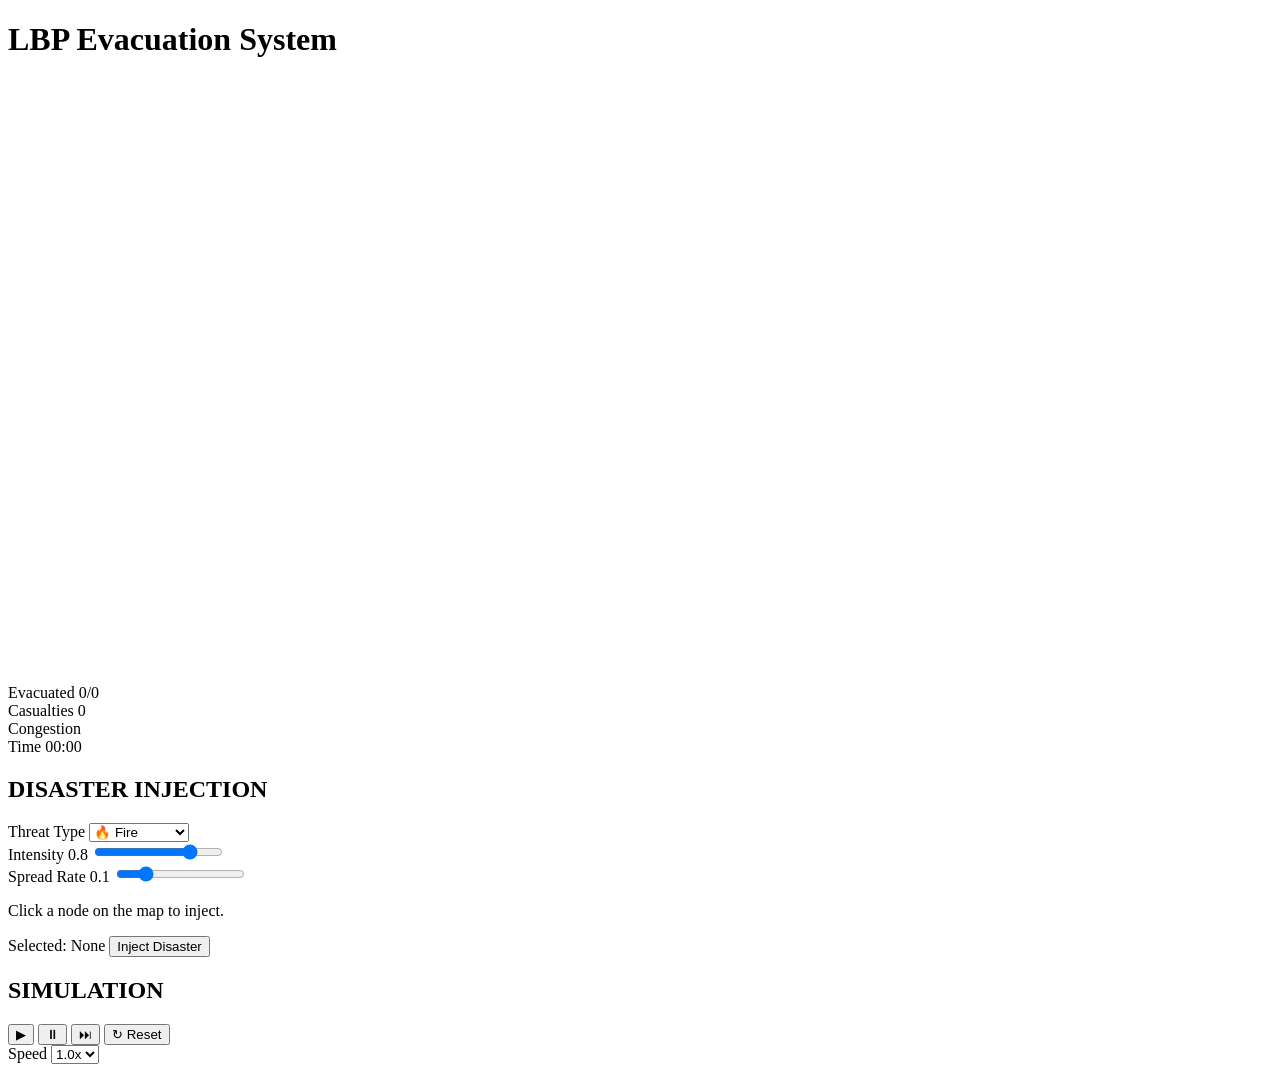
==== sim/services/gui/static/index.html @ 6781689a "feat: Complete LBP Decentralized Agentic Evacuation System Full implementation of the multi-story bu" ====
<!DOCTYPE html>
<html lang="en">
<head>
    <meta charset="UTF-8">
    <meta name="viewport" content="width=device-width, initial-scale=1.0">
    <title>LBP Evacuation System</title>
    <link rel="preconnect" href="https://fonts.googleapis.com">
    <link rel="preconnect" href="https://fonts.gstatic.com" crossorigin>
    <link href="https://fonts.googleapis.com/css2?family=Inter:wght@300;400;500;600&family=JetBrains+Mono:wght@400;700&display=swap" rel="stylesheet">
    <link rel="stylesheet" href="/static/style.css">
</head>
<body>
    <header class="header">
        <div class="logo">
            <h1>LBP Evacuation System</h1>
            <div class="status-indicator" id="connection-status"></div>
        </div>
        <div class="floor-tabs" id="floor-tabs">
            <!-- Populated dynamically -->
        </div>
    </header>

    <main class="main-container">
        <section class="canvas-section">
            <div class="canvas-container">
                <canvas id="building-canvas" width="800" height="600"></canvas>
            </div>
            
            <div class="metrics-bar">
                <div class="metric">
                    <span class="label">Evacuated</span>
                    <span class="value" id="metric-evacuated">0</span><span class="total">/0</span>
                </div>
                <div class="metric">
                    <span class="label">Casualties</span>
                    <span class="value casualty" id="metric-casualties">0</span>
                </div>
                <div class="metric">
                    <span class="label">Congestion</span>
                    <div class="progress-bar"><div class="progress" id="metric-congestion"></div></div>
                </div>
                <div class="metric">
                    <span class="label">Time</span>
                    <span class="value" id="metric-time">00:00</span>
                </div>
                <div class="active-threats" id="active-threats">
                    <!-- Threat badges go here -->
                </div>
            </div>
        </section>

        <aside class="sidebar">
            <div class="panel">
                <h2>DISASTER INJECTION</h2>
                <div class="control-group">
                    <label>Threat Type</label>
                    <select id="threat-type">
                        <option value="FIRE">🔥 Fire</option>
                        <option value="COLLAPSE">🏗️ Collapse</option>
                        <option value="GAS">💨 Gas Leak</option>
                        <option value="WATER">💧 Flood</option>
                        <option value="ANIMAL">🦁 Animal</option>
                        <option value="WEAPON">⚔️ Weapon</option>
                    </select>
                </div>
                <div class="control-group">
                    <label>Intensity <span id="intensity-val">0.8</span></label>
                    <input type="range" id="threat-intensity" min="0.1" max="1.0" step="0.1" value="0.8">
                </div>
                <div class="control-group">
                    <label>Spread Rate <span id="spread-val">0.1</span></label>
                    <input type="range" id="threat-spread" min="0.0" max="0.5" step="0.05" value="0.1">
                </div>
                <p class="helper-text">Click a node on the map to inject.</p>
                <div id="selected-node-info" class="hidden">
                    Selected: <span id="selected-node-id">None</span>
                    <button id="btn-inject" class="btn-primary">Inject Disaster</button>
                </div>
            </div>

            <div class="panel">
                <h2>SIMULATION</h2>
                <div class="playback-controls">
                    <button id="btn-play" class="icon-btn" title="Play">▶</button>
                    <button id="btn-pause" class="icon-btn" title="Pause">⏸</button>
                    <button id="btn-step" class="icon-btn" title="Step">⏭</button>
                    <button id="btn-reset" class="icon-btn" title="Reset">↻ Reset</button>
                </div>
                <div class="control-group mt-3">
                    <label>Speed</label>
                    <select id="sim-speed">
                        <option value="0.5">0.5x</option>
                        <option value="1.0" selected>1.0x</option>
                        <option value="2.0">2.0x</option>
                        <option value="5.0">5.0x</option>
                    </select>
                </div>
            </div>
        </aside>
    </main>

    <script src="/static/js/websocket.js"></script>
    <script src="/static/js/metrics.js"></script>
    <script src="/static/js/canvas_renderer.js"></script>
    <script src="/static/js/floor_manager.js"></script>
    <script src="/static/js/controls.js"></script>
    <script>
        document.addEventListener('DOMContentLoaded', async () => {
            // Load initial building graph
            const res = await fetch('/api/building');
            const buildingData = await res.json();
            
            if (buildingData.status === 'error') {
                console.error("Failed to load building data:", buildingData.message);
                // Start with empty data for now
            }

            const renderer = new BuildingRenderer('building-canvas');
            renderer.init(buildingData);

            const floorManager = new FloorManager(renderer);
            floorManager.init();

            const metricsPanel = new MetricsPanel();
            
            const wsUrl = `ws://${window.location.host}/ws/state`;
            const wsManager = new WebSocketManager(wsUrl);
            
            wsManager.onStateUpdate = (state) => {
                renderer.updateState(state);
                floorManager.updateFloorIndicators(state);
                metricsPanel.update(state);
            };
            wsManager.connect();

            const controlPanel = new ControlPanel(wsManager);
            controlPanel.init();

            renderer.onNodeSelected = (nodeId, floor) => {
                controlPanel.onNodeSelected(nodeId, floor);
            };
            
            renderer.startAnimation();
        });
    </script>
</body>
</html>
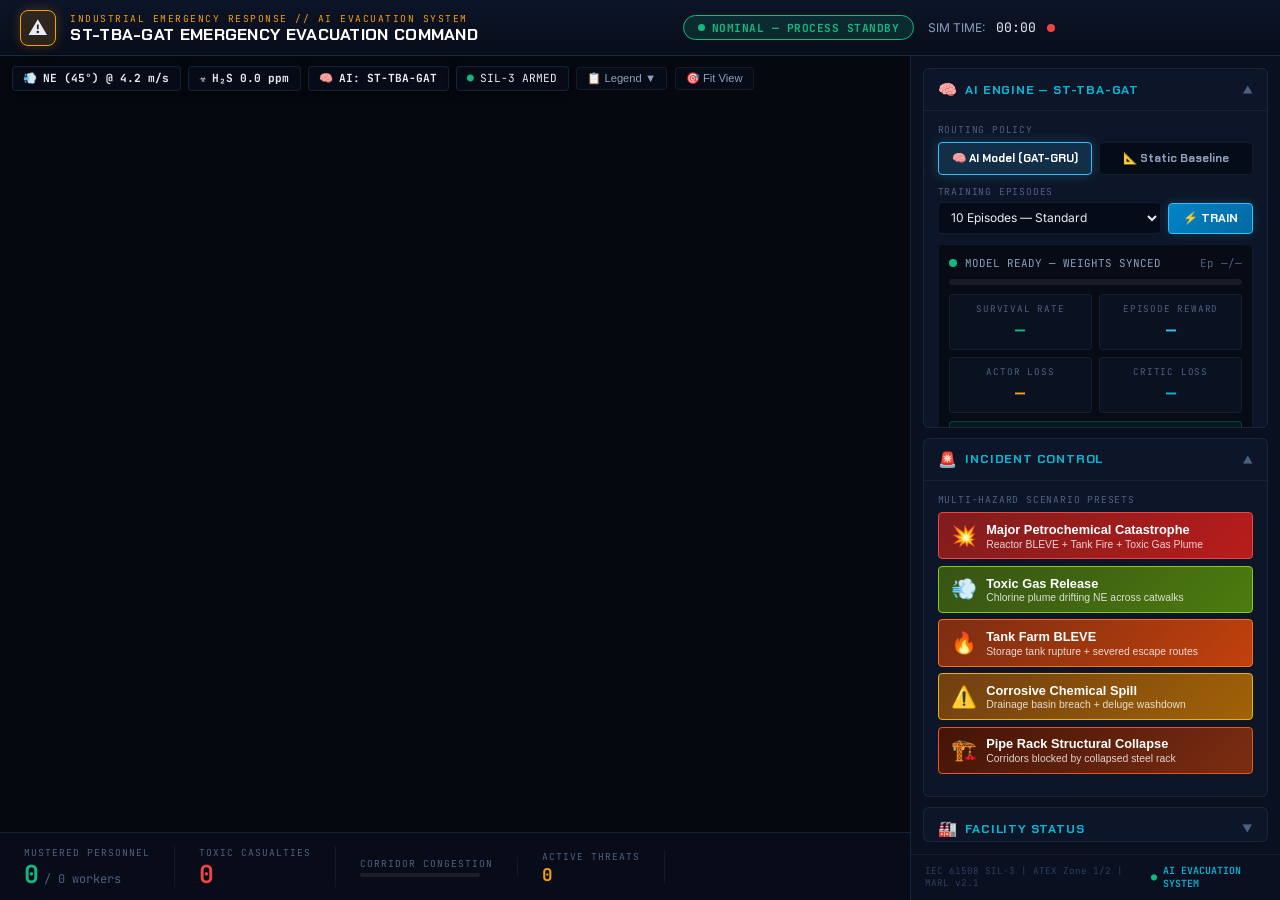
==== commit 84c580f1: "feat: complete ST-TBA-GAT decentralized evacuation system - Add comprehensive README with architectu" ====
--- a/sim/services/gui/static/index.html
+++ b/sim/services/gui/static/index.html
@@ -3,143 +3,929 @@
 <head>
     <meta charset="UTF-8">
     <meta name="viewport" content="width=device-width, initial-scale=1.0">
-    <title>LBP Evacuation System</title>
+    <title>AI Evacuation Command — Industrial Emergency Response</title>
     <link rel="preconnect" href="https://fonts.googleapis.com">
     <link rel="preconnect" href="https://fonts.gstatic.com" crossorigin>
-    <link href="https://fonts.googleapis.com/css2?family=Inter:wght@300;400;500;600&family=JetBrains+Mono:wght@400;700&display=swap" rel="stylesheet">
-    <link rel="stylesheet" href="/static/style.css">
+    <link href="https://fonts.googleapis.com/css2?family=Chakra+Petch:wght@500;600;700&family=Inter:wght@300;400;500;600;700&family=JetBrains+Mono:wght@400;600;700&display=swap" rel="stylesheet">
+    <style>
+        :root {
+            --bg-base: #05080f;
+            --bg-deep: #080d19;
+            --bg-panel: #0a1020;
+            --bg-card: #0d1628;
+            --bg-card-hover: #111e38;
+            --bg-input: #060b18;
+            --text-primary: #e8edf5;
+            --text-secondary: #8ca0be;
+            --text-muted: #4e6080;
+            --text-dim: #2c3f5c;
+            --blue: #38bdf8;
+            --blue-dim: rgba(56,189,248,0.15);
+            --cyan: #06b6d4;
+            --cyan-dim: rgba(6,182,212,0.12);
+            --amber: #f59e0b;
+            --amber-dim: rgba(245,158,11,0.15);
+            --lime: #84cc16;
+            --safe: #10b981;
+            --safe-dim: rgba(16,185,129,0.15);
+            --caution: #f59e0b;
+            --danger: #ef4444;
+            --danger-dim: rgba(239,68,68,0.18);
+            --border: rgba(56,189,248,0.14);
+            --border-card: rgba(148,163,184,0.10);
+            --border-subtle: rgba(255,255,255,0.05);
+            --radius: 6px;
+            --radius-sm: 4px;
+        }
+        * { box-sizing: border-box; margin: 0; padding: 0; }
+        body {
+            background: var(--bg-base);
+            color: var(--text-primary);
+            font-family: 'Inter', -apple-system, sans-serif;
+            display: flex;
+            flex-direction: column;
+            height: 100vh;
+            width: 100vw;
+            overflow: hidden;
+        }
+        .mono { font-family: 'JetBrains Mono', monospace; }
+        .chakra { font-family: 'Chakra Petch', sans-serif; }
+
+        /* HEADER */
+        .app-header {
+            height: 56px;
+            background: linear-gradient(180deg, #0c1428 0%, #080d19 100%);
+            border-bottom: 1px solid var(--border);
+            display: flex;
+            align-items: center;
+            justify-content: space-between;
+            padding: 0 1.25rem;
+            flex-shrink: 0;
+            z-index: 30;
+        }
+        .header-brand { display: flex; align-items: center; gap: 0.9rem; }
+        .brand-icon {
+            width: 36px; height: 36px;
+            background: var(--amber-dim);
+            border: 1.5px solid var(--amber);
+            border-radius: 8px;
+            display: flex; align-items: center; justify-content: center;
+            font-size: 1.2rem;
+            box-shadow: 0 0 12px rgba(245,158,11,0.25);
+            flex-shrink: 0;
+        }
+        .brand-text { display: flex; flex-direction: column; gap: 1px; }
+        .brand-eyebrow { font-family: 'JetBrains Mono', monospace; font-size: 0.6rem; color: var(--amber); letter-spacing: 1.5px; text-transform: uppercase; }
+        .brand-title { font-family: 'Chakra Petch', sans-serif; font-size: 1.05rem; font-weight: 700; color: #fff; letter-spacing: 0.3px; line-height: 1; }
+        .header-center { display: flex; align-items: center; gap: 0.85rem; }
+        .status-pill {
+            display: flex; align-items: center; gap: 0.45rem;
+            padding: 0.3rem 0.85rem; border-radius: 20px;
+            font-family: 'JetBrains Mono', monospace; font-size: 0.7rem; font-weight: 700; letter-spacing: 0.5px;
+            border: 1px solid var(--safe); background: var(--safe-dim); color: var(--safe);
+            transition: all 0.3s;
+        }
+        .status-pill.alert {
+            border-color: var(--danger); background: var(--danger-dim); color: #ff7070;
+            box-shadow: 0 0 18px rgba(239,68,68,0.4);
+            animation: alertPulse 1.2s infinite alternate;
+        }
+        @keyframes alertPulse {
+            0% { box-shadow: 0 0 10px rgba(239,68,68,0.3); }
+            100% { box-shadow: 0 0 22px rgba(239,68,68,0.65); }
+        }
+        .status-dot { width: 7px; height: 7px; border-radius: 50%; background: currentColor; }
+        .header-meta { display: flex; align-items: center; gap: 0.7rem; font-size: 0.75rem; color: var(--text-secondary); }
+        .sim-clock { font-family: 'JetBrains Mono', monospace; font-size: 0.82rem; color: var(--text-primary); }
+        .conn-dot { width: 8px; height: 8px; border-radius: 50%; background: var(--danger); }
+        .conn-dot.on { background: var(--safe); box-shadow: 0 0 8px var(--safe); }
+        .floor-tabs { display: flex; gap: 0.4rem; }
+        .floor-btn {
+            background: var(--bg-panel); border: 1px solid var(--border-card); color: var(--text-secondary);
+            padding: 0.3rem 0.8rem; border-radius: var(--radius-sm); cursor: pointer;
+            font-family: 'Chakra Petch', sans-serif; font-size: 0.72rem; font-weight: 600;
+            transition: all 0.2s; display: flex; align-items: center; gap: 0.35rem;
+        }
+        .floor-btn:hover { color: #fff; border-color: var(--blue); background: var(--blue-dim); }
+        .floor-btn.active { background: var(--blue-dim); border-color: var(--blue); color: #7dd3fc; }
+
+        /* MAIN LAYOUT */
+        .app-body { display: flex; flex: 1; overflow: hidden; }
+
+        /* CANVAS */
+        .canvas-area { flex: 1; display: flex; flex-direction: column; position: relative; overflow: hidden; background: var(--bg-base); }
+        .canvas-hud {
+            position: absolute; top: 10px; left: 12px; z-index: 15;
+            display: flex; gap: 0.45rem; align-items: center; flex-wrap: wrap;
+        }
+        .hud-chip {
+            background: rgba(8,13,25,0.92); border: 1px solid var(--border);
+            backdrop-filter: blur(10px); padding: 0.28rem 0.65rem; border-radius: var(--radius-sm);
+            font-family: 'JetBrains Mono', monospace; font-size: 0.7rem; color: var(--text-primary);
+            display: flex; align-items: center; gap: 0.38rem;
+            box-shadow: 0 2px 10px rgba(0,0,0,0.5);
+        }
+        .hud-btn {
+            background: rgba(8,13,25,0.85); border: 1px solid var(--border-card); color: var(--text-secondary);
+            padding: 0.28rem 0.65rem; border-radius: var(--radius-sm); font-size: 0.7rem; cursor: pointer;
+            transition: all 0.2s; backdrop-filter: blur(8px);
+        }
+        .hud-btn:hover { color: #fff; border-color: var(--blue); }
+        .legend-drawer {
+            position: absolute; top: 46px; left: 12px; z-index: 14;
+            background: rgba(8,13,25,0.96); border: 1px solid var(--border);
+            backdrop-filter: blur(14px); border-radius: var(--radius); padding: 0.65rem 0.9rem;
+            display: flex; flex-direction: column; gap: 0.4rem; font-size: 0.7rem;
+            box-shadow: 0 8px 24px rgba(0,0,0,0.6); max-width: 620px;
+        }
+        .legend-drawer.hidden { display: none !important; }
+        .legend-row { display: flex; flex-wrap: wrap; gap: 0.65rem; align-items: center; }
+        .legend-title { color: var(--cyan); font-weight: 700; font-family: 'JetBrains Mono', monospace; font-size: 0.65rem; }
+        .canvas-wrap { flex: 1; position: relative; overflow: hidden; }
+        canvas#building-canvas { display: block; width: 100%; height: 100%; cursor: crosshair; }
+
+        /* METRICS BAR */
+        .metrics-bar {
+            height: 68px; background: rgba(8,13,25,0.97); border-top: 1px solid var(--border);
+            display: flex; align-items: center; padding: 0 1.5rem; gap: 0; flex-shrink: 0;
+        }
+        .metric-block {
+            display: flex; flex-direction: column; gap: 3px;
+            padding: 0 1.5rem; border-right: 1px solid var(--border-subtle);
+        }
+        .metric-block:first-child { padding-left: 0; }
+        .metric-block:last-child { border-right: none; margin-left: auto; }
+        .metric-lbl { font-family: 'JetBrains Mono', monospace; font-size: 0.6rem; color: var(--text-muted); letter-spacing: 1px; text-transform: uppercase; }
+        .metric-val-row { display: flex; align-items: baseline; gap: 0.3rem; }
+        .metric-big { font-family: 'JetBrains Mono', monospace; font-size: 1.55rem; font-weight: 700; line-height: 1; }
+        .metric-sub { font-size: 0.75rem; color: var(--text-muted); font-family: 'JetBrains Mono', monospace; }
+        .clr-safe { color: var(--safe); }
+        .clr-danger { color: var(--danger); }
+        .clr-amber { color: var(--amber); }
+        .clr-blue { color: var(--blue); }
+        .mini-bar-track { width: 120px; height: 4px; background: rgba(255,255,255,0.08); border-radius: 2px; overflow: hidden; }
+        .mini-bar-fill { height: 100%; width: 0%; background: var(--safe); transition: width 0.4s ease, background 0.4s; }
+        .threat-badges { display: flex; gap: 0.4rem; flex-wrap: wrap; align-items: center; }
+        .t-badge { padding: 0.15rem 0.55rem; border-radius: 12px; font-size: 0.67rem; font-family: 'JetBrains Mono', monospace; font-weight: 700; border: 1px solid; }
+
+        /* SIDEBAR */
+        .sidebar {
+            width: 370px; height: 100%; background: var(--bg-panel);
+            border-left: 1px solid var(--border); display: flex;
+            flex-direction: column; overflow: hidden; flex-shrink: 0;
+        }
+        .sidebar-scroll {
+            flex: 1; overflow-y: auto; padding: 0.75rem;
+            display: flex; flex-direction: column; gap: 0.6rem;
+            scrollbar-width: thin; scrollbar-color: var(--border) transparent;
+        }
+
+        /* ACCORDION */
+        .accordion { background: var(--bg-card); border: 1px solid var(--border-card); border-radius: var(--radius); overflow: hidden; }
+        .accordion-header {
+            display: flex; align-items: center; gap: 0.55rem;
+            padding: 0.7rem 0.85rem; cursor: pointer; user-select: none;
+            transition: background 0.2s; border-bottom: 1px solid transparent;
+        }
+        .accordion-header:hover { background: var(--bg-card-hover); }
+        .accordion.open .accordion-header { border-bottom-color: var(--border-subtle); }
+        .accordion-icon { font-size: 0.95rem; }
+        .accordion-title { font-family: 'Chakra Petch', sans-serif; font-size: 0.78rem; font-weight: 700; color: var(--cyan); letter-spacing: 0.8px; text-transform: uppercase; flex: 1; }
+        .accordion-chevron { font-size: 0.65rem; color: var(--text-muted); transition: transform 0.25s; }
+        .accordion.open .accordion-chevron { transform: rotate(180deg); }
+        .accordion-body {
+            padding: 0.75rem 0.85rem;
+            display: none;
+            flex-direction: column;
+            gap: 0.65rem;
+            max-height: 420px;
+            overflow-y: auto;
+            overflow-x: hidden;
+            /* thin styled scrollbar */
+            scrollbar-width: thin;
+            scrollbar-color: rgba(56,189,248,0.25) transparent;
+        }
+        .accordion-body::-webkit-scrollbar { width: 4px; }
+        .accordion-body::-webkit-scrollbar-track { background: transparent; }
+        .accordion-body::-webkit-scrollbar-thumb {
+            background: rgba(56,189,248,0.25);
+            border-radius: 2px;
+        }
+        .accordion-body::-webkit-scrollbar-thumb:hover {
+            background: rgba(56,189,248,0.5);
+        }
+        .accordion.open .accordion-body { display: flex; }
+
+        /* AI ENGINE */
+        .policy-toggle { display: flex; gap: 0.4rem; }
+        .btn-policy {
+            flex: 1; padding: 0.5rem; font-family: 'Chakra Petch', sans-serif; font-size: 0.72rem; font-weight: 700;
+            border-radius: var(--radius-sm); border: 1px solid var(--border-card); background: var(--bg-input);
+            color: var(--text-secondary); cursor: pointer; transition: all 0.2s; text-align: center;
+        }
+        .btn-policy:hover { color: #fff; border-color: var(--blue); }
+        .btn-policy.active { background: var(--blue-dim); border-color: var(--blue); color: #fff; box-shadow: 0 0 12px rgba(56,189,248,0.25); }
+        .train-controls { display: flex; gap: 0.4rem; align-items: flex-end; }
+        .train-ep-select { flex: 1; display: flex; flex-direction: column; gap: 0.2rem; }
+        .ctrl-label { font-family: 'JetBrains Mono', monospace; font-size: 0.6rem; color: var(--text-muted); letter-spacing: 0.8px; text-transform: uppercase; }
+        .s-select { width: 100%; background: var(--bg-input); border: 1px solid var(--border-card); color: var(--text-primary); padding: 0.42rem 0.55rem; border-radius: var(--radius-sm); font-size: 0.75rem; font-family: inherit; }
+        .s-select:focus { outline: none; border-color: var(--cyan); }
+        .btn-train {
+            background: linear-gradient(135deg, #0284c7, #0369a1); border: 1.5px solid var(--blue);
+            color: #fff; font-family: 'Chakra Petch', sans-serif; font-size: 0.75rem; font-weight: 700;
+            padding: 0.42rem 0.9rem; border-radius: var(--radius-sm); cursor: pointer;
+            box-shadow: 0 0 10px rgba(56,189,248,0.2); transition: all 0.2s; white-space: nowrap;
+        }
+        .btn-train:hover { box-shadow: 0 0 18px rgba(56,189,248,0.45); }
+        .btn-stop {
+            background: var(--danger-dim); border: 1.5px solid var(--danger); color: #fca5a5;
+            font-family: 'Chakra Petch', sans-serif; font-size: 0.75rem; font-weight: 700;
+            padding: 0.42rem 0.75rem; border-radius: var(--radius-sm); cursor: pointer; transition: all 0.2s; white-space: nowrap;
+        }
+        .btn-stop:hover { background: rgba(239,68,68,0.35); }
+
+        /* Telemetry */
+        .telemetry-card { background: rgba(5,8,15,0.7); border: 1px solid var(--border-subtle); border-radius: var(--radius-sm); padding: 0.65rem; }
+        .tele-status-row { display: flex; align-items: center; gap: 0.5rem; margin-bottom: 0.55rem; }
+        .tele-dot { width: 8px; height: 8px; border-radius: 50%; background: var(--safe); flex-shrink: 0; }
+        .tele-dot.pulsing { background: var(--amber); animation: dotPulse 0.8s infinite alternate; }
+        @keyframes dotPulse {
+            0% { opacity: 0.5; transform: scale(0.85); }
+            100% { opacity: 1.0; transform: scale(1.15); }
+        }
+        .tele-status-text { font-family: 'JetBrains Mono', monospace; font-size: 0.68rem; color: var(--text-secondary); flex: 1; }
+        .tele-ep-count { font-family: 'JetBrains Mono', monospace; font-size: 0.68rem; color: var(--text-muted); }
+        .progress-track { height: 6px; background: rgba(255,255,255,0.07); border-radius: 3px; overflow: hidden; margin-bottom: 0.6rem; }
+        .progress-fill { height: 100%; width: 0%; background: linear-gradient(90deg, var(--blue), var(--safe)); transition: width 0.4s ease; border-radius: 3px; }
+        .train-metrics { display: grid; grid-template-columns: 1fr 1fr; gap: 0.45rem; }
+        .tm-cell { background: rgba(13,22,40,0.7); border: 1px solid var(--border-subtle); border-radius: var(--radius-sm); padding: 0.5rem 0.6rem; text-align: center; }
+        .tm-label { font-family: 'JetBrains Mono', monospace; font-size: 0.58rem; color: var(--text-muted); letter-spacing: 0.8px; text-transform: uppercase; margin-bottom: 0.25rem; }
+        .tm-value { font-family: 'JetBrains Mono', monospace; font-size: 1.05rem; font-weight: 700; }
+        .best-banner {
+            display: flex; align-items: center; justify-content: space-between;
+            background: rgba(16,185,129,0.08); border: 1px solid rgba(16,185,129,0.25);
+            border-radius: var(--radius-sm); padding: 0.4rem 0.7rem;
+            font-family: 'JetBrains Mono', monospace; font-size: 0.7rem; margin-top: 0.5rem;
+        }
+        .best-label { color: var(--text-muted); }
+        .best-val { color: var(--safe); font-weight: 700; font-size: 0.9rem; }
+        .train-msg { font-size: 0.67rem; color: var(--text-muted); font-style: italic; text-align: center; padding: 0.25rem 0; min-height: 1.2rem; }
+        .btn-benchmark {
+            width: 100%; font-family: 'JetBrains Mono', monospace; font-size: 0.68rem; font-weight: 700;
+            padding: 0.4rem; background: var(--amber-dim); border: 1px dashed var(--amber);
+            color: var(--amber); border-radius: var(--radius-sm); cursor: pointer; transition: all 0.2s;
+        }
+        .btn-benchmark:hover { background: rgba(245,158,11,0.25); box-shadow: 0 0 12px rgba(245,158,11,0.3); }
+        .benchmark-box { background: var(--bg-input); border: 1px solid var(--border); border-radius: var(--radius-sm); padding: 0.55rem; font-size: 0.68rem; }
+        .bench-table { width: 100%; border-collapse: collapse; }
+        .bench-table th { font-family: 'JetBrains Mono', monospace; font-size: 0.6rem; color: var(--text-muted); text-align: left; padding: 0.2rem 0.35rem; border-bottom: 1px solid var(--border-subtle); }
+        .bench-table td { padding: 0.25rem 0.35rem; border-bottom: 1px solid rgba(255,255,255,0.04); }
+        .bench-delta { margin-top: 0.4rem; font-family: 'JetBrains Mono', monospace; font-size: 0.68rem; color: var(--safe); font-weight: 700; text-align: center; }
+
+        /* INCIDENT */
+        .incident-grid { display: grid; gap: 0.4rem; }
+        .btn-incident {
+            padding: 0.55rem 0.75rem; border-radius: var(--radius-sm);
+            border: 1px solid rgba(255,255,255,0.12); cursor: pointer;
+            text-align: left; display: flex; align-items: center; gap: 0.6rem;
+            color: #fff; transition: all 0.2s;
+        }
+        .btn-incident:hover { transform: translateY(-1px); }
+        .btn-incident-text { display: flex; flex-direction: column; gap: 0.1rem; }
+        .btn-incident-title { font-size: 0.8rem; font-weight: 600; }
+        .btn-incident-desc { font-size: 0.65rem; opacity: 0.8; }
+        .inc-cata { background: linear-gradient(135deg,#7f1d1d,#b91c1c); border-color: #ef4444; }
+        .inc-cata:hover { box-shadow: 0 0 16px rgba(239,68,68,0.5); }
+        .inc-gas  { background: linear-gradient(135deg,#365314,#4d7c0f); border-color: #84cc16; }
+        .inc-gas:hover  { box-shadow: 0 0 16px rgba(132,204,22,0.5); }
+        .inc-bleve{ background: linear-gradient(135deg,#7c2d12,#c2410c); border-color: #f97316; }
+        .inc-bleve:hover{ box-shadow: 0 0 16px rgba(249,115,22,0.5); }
+        .inc-acid { background: linear-gradient(135deg,#713f12,#a16207); border-color: #eab308; }
+        .inc-acid:hover { box-shadow: 0 0 16px rgba(234,179,8,0.5); }
+        .inc-col  { background: linear-gradient(135deg,#431407,#7c2d12); border-color: #ea580c; }
+        .inc-col:hover  { box-shadow: 0 0 16px rgba(234,88,12,0.5); }
+
+        /* Wind */
+        .wind-row { display: flex; align-items: center; gap: 0.85rem; background: rgba(0,0,0,0.2); border: 1px solid var(--border-subtle); border-radius: var(--radius-sm); padding: 0.55rem 0.7rem; }
+        .compass { width: 46px; height: 46px; border-radius: 50%; border: 1.5px solid var(--cyan); background: var(--cyan-dim); position: relative; display: flex; align-items: center; justify-content: center; flex-shrink: 0; }
+        .compass-n { position: absolute; top: 2px; font-size: 0.52rem; font-weight: 700; color: var(--cyan); }
+        .compass-arrow { font-size: 1.1rem; color: var(--amber); transform: rotate(45deg); transition: transform 0.35s ease; }
+        .wind-info { display: flex; flex-direction: column; gap: 0.2rem; font-size: 0.72rem; }
+        .wind-info strong { color: var(--text-primary); }
+        .wind-info small { color: var(--text-muted); font-size: 0.62rem; }
+        .wind-dir-grid { display: grid; grid-template-columns: repeat(6, 1fr); gap: 0.25rem; }
+        .btn-wind { background: rgba(255,255,255,0.05); border: 1px solid var(--border-card); color: var(--text-secondary); font-size: 0.65rem; padding: 0.28rem 0.1rem; border-radius: 3px; cursor: pointer; text-align: center; transition: all 0.2s; }
+        .btn-wind:hover, .btn-wind.active { background: var(--cyan-dim); border-color: var(--cyan); color: #fff; }
+
+        /* Sensors */
+        .sensor-grid { display: grid; grid-template-columns: 1fr 1fr; gap: 0.4rem; }
+        .sensor-cell { background: rgba(0,0,0,0.2); border: 1px solid var(--border-subtle); padding: 0.4rem 0.6rem; border-radius: var(--radius-sm); }
+        .sensor-lbl { font-size: 0.6rem; font-family: 'JetBrains Mono', monospace; color: var(--text-muted); }
+        .sensor-val { font-size: 0.9rem; font-weight: 700; font-family: 'JetBrains Mono', monospace; color: var(--text-primary); }
+
+        /* Injector */
+        .form-grp { display: flex; flex-direction: column; gap: 0.22rem; }
+        .form-grp label { font-size: 0.7rem; color: var(--text-secondary); display: flex; justify-content: space-between; }
+        .s-range { -webkit-appearance: none; width: 100%; height: 4px; background: rgba(255,255,255,0.1); border-radius: 2px; }
+        .s-range::-webkit-slider-thumb { -webkit-appearance: none; width: 14px; height: 14px; background: var(--cyan); border-radius: 50%; cursor: pointer; box-shadow: 0 0 8px rgba(6,182,212,0.5); }
+        .inject-row { display: flex; gap: 0.4rem; }
+        .btn-inject { flex: 2; background: var(--danger); color: #fff; border: none; padding: 0.52rem; border-radius: var(--radius-sm); font-family: 'Chakra Petch', sans-serif; font-size: 0.8rem; font-weight: 700; cursor: pointer; transition: all 0.2s; box-shadow: 0 0 10px rgba(220,38,38,0.35); }
+        .btn-inject:hover { box-shadow: 0 0 18px rgba(239,68,68,0.6); }
+        .btn-clear { flex: 1; background: rgba(255,255,255,0.06); border: 1px solid var(--border-card); color: var(--text-primary); padding: 0.52rem; border-radius: var(--radius-sm); font-family: 'Chakra Petch', sans-serif; font-size: 0.73rem; font-weight: 600; cursor: pointer; transition: all 0.2s; }
+        .btn-clear:hover { background: rgba(255,255,255,0.12); border-color: #cbd5e1; }
+
+        /* Facility Status */
+        .threats-list { max-height: 110px; overflow-y: auto; display: flex; flex-direction: column; gap: 0.35rem; }
+        .threat-card { display: flex; justify-content: space-between; align-items: center; background: rgba(0,0,0,0.25); border-left: 3px solid var(--danger); padding: 0.35rem 0.55rem; border-radius: var(--radius-sm); font-size: 0.7rem; }
+        .btn-ext { background: none; border: 1px solid rgba(239,68,68,0.4); color: var(--danger); font-size: 0.62rem; padding: 0.12rem 0.4rem; border-radius: 3px; cursor: pointer; }
+        .btn-ext:hover { background: var(--danger); color: #fff; }
+        .equip-scroll { max-height: 120px; overflow-y: auto; }
+        .eq-table { width: 100%; border-collapse: collapse; font-size: 0.68rem; font-family: 'JetBrains Mono', monospace; }
+        .eq-table th { text-align: left; padding: 0.22rem 0.35rem; color: var(--text-muted); border-bottom: 1px solid var(--border-card); font-size: 0.6rem; }
+        .eq-table td { padding: 0.28rem 0.35rem; border-bottom: 1px solid rgba(255,255,255,0.04); }
+        .pill { padding: 0.08rem 0.35rem; border-radius: 3px; font-size: 0.6rem; font-weight: 700; }
+        .pill-ok  { background: var(--safe-dim); color: var(--safe); }
+        .pill-haz { background: var(--danger-dim); color: var(--danger); }
+        .pill-sev { background: rgba(153,27,27,0.3); color: #fca5a5; }
+        .sim-row { display: flex; gap: 0.35rem; }
+        .btn-sim { flex: 1; background: rgba(255,255,255,0.05); border: 1px solid var(--border-card); color: var(--text-primary); padding: 0.45rem; border-radius: var(--radius-sm); font-family: 'Chakra Petch', sans-serif; font-size: 0.7rem; font-weight: 600; cursor: pointer; transition: all 0.2s; }
+        .btn-sim:hover { background: rgba(255,255,255,0.12); border-color: var(--cyan); }
+
+        /* Footer */
+        .sidebar-footer { padding: 0.6rem 0.85rem; border-top: 1px solid var(--border-subtle); flex-shrink: 0; }
+        .footer-meta { display: flex; align-items: center; justify-content: space-between; font-size: 0.58rem; color: var(--text-dim); font-family: 'JetBrains Mono', monospace; }
+        .footer-ai-badge { display: flex; align-items: center; gap: 0.35rem; font-size: 0.62rem; color: var(--cyan); font-weight: 600; }
+        .helper-tip { font-size: 0.67rem; color: var(--text-muted); font-style: italic; }
+        .section-divider { height: 1px; background: var(--border-subtle); margin: 0.1rem 0; }
+    </style>
 </head>
 <body>
-    <header class="header">
-        <div class="logo">
-            <h1>LBP Evacuation System</h1>
-            <div class="status-indicator" id="connection-status"></div>
+    <header class="app-header">
+        <div class="header-brand">
+            <div class="brand-icon">&#9888;&#65039;</div>
+            <div class="brand-text">
+                <div class="brand-eyebrow">Industrial Emergency Response // AI Evacuation System</div>
+                <h1 class="brand-title">ST-TBA-GAT EMERGENCY EVACUATION COMMAND</h1>
+            </div>
         </div>
-        <div class="floor-tabs" id="floor-tabs">
-            <!-- Populated dynamically -->
+        <div class="header-center">
+            <div class="status-pill" id="defcon-badge">
+                <span class="status-dot"></span>
+                <span id="defcon-text">NOMINAL &mdash; PROCESS STANDBY</span>
+            </div>
+            <div class="header-meta">
+                <span>SIM TIME:</span>
+                <span class="sim-clock" id="metric-time">00:00</span>
+                <div class="conn-dot" id="connection-status" title="SCADA Telemetry Bus"></div>
+            </div>
         </div>
+        <div class="floor-tabs" id="floor-tabs"></div>
     </header>
 
-    <main class="main-container">
-        <section class="canvas-section">
-            <div class="canvas-container">
-                <canvas id="building-canvas" width="800" height="600"></canvas>
+    <div class="app-body">
+        <section class="canvas-area">
+            <div class="canvas-hud">
+                <div class="hud-chip"><span>&#128168;</span><strong id="hud-wind-val">NE (45&deg;) @ 4.2 m/s</strong></div>
+                <div class="hud-chip"><span>&#9763;&#65039;</span><strong id="hud-gas-val">H&#8322;S 0.0 ppm</strong></div>
+                <div class="hud-chip"><span style="color:var(--blue);">&#129504;</span><strong id="hud-policy-val">AI: ST-TBA-GAT</strong></div>
+                <div class="hud-chip"><span style="color:var(--safe);">&#9679;</span><span>SIL-3 ARMED</span></div>
+                <button class="hud-btn" onclick="toggleLegend()">&#128203; Legend &#9660;</button>
+                <button class="hud-btn" onclick="if (renderer) renderer.autoFit(true);">&#127919; Fit View</button>
             </div>
-            
+
+            <div class="legend-drawer hidden" id="legend-drawer">
+                <div class="legend-row">
+                    <span class="legend-title">PROCESS UNITS:</span>
+                    <span>&#9881;&#65039; Reactor R-101/102</span>
+                    <span>&#128738;&#65039; Storage Tank TK-01/02</span>
+                    <span>&#128508; Distillation Tower</span>
+                    <span>&#128421;&#65039; SCADA Control Room</span>
+                    <span style="color:var(--safe);">&#127939; Muster Points A &amp; B</span>
+                </div>
+                <div class="legend-row">
+                    <span class="legend-title">HAZARDS:</span>
+                    <span style="color:#a3e635;">&#9679; Toxic Gas Plume</span>
+                    <span style="color:var(--danger);">&#9679; Flash Fire</span>
+                    <span style="color:#facc15;">&#9679; Corrosive Spill</span>
+                    <span style="color:#dc2626;">&#9679; BLEVE Blast</span>
+                    <span style="color:#991b1b;">&#8212; &#8212; Severed Corridor</span>
+                </div>
+                <div class="legend-row">
+                    <span class="legend-title">PERSONNEL:</span>
+                    <span style="color:#facc15;">&#9679; Worker (+ Direction Vector)</span>
+                    <span style="color:#3b82f6;">&#9679; Mustered Safe</span>
+                    <span style="color:var(--danger);">&#9679; Casualty</span>
+                    <span style="color:#00ff88; font-weight:bold;">&#9666; AI Egress Sign</span>
+                </div>
+            </div>
+
+            <div class="canvas-wrap">
+                <canvas id="building-canvas" width="1000" height="650"></canvas>
+            </div>
+
             <div class="metrics-bar">
-                <div class="metric">
-                    <span class="label">Evacuated</span>
-                    <span class="value" id="metric-evacuated">0</span><span class="total">/0</span>
-                </div>
-                <div class="metric">
-                    <span class="label">Casualties</span>
-                    <span class="value casualty" id="metric-casualties">0</span>
-                </div>
-                <div class="metric">
-                    <span class="label">Congestion</span>
-                    <div class="progress-bar"><div class="progress" id="metric-congestion"></div></div>
-                </div>
-                <div class="metric">
-                    <span class="label">Time</span>
-                    <span class="value" id="metric-time">00:00</span>
-                </div>
-                <div class="active-threats" id="active-threats">
-                    <!-- Threat badges go here -->
+                <div class="metric-block">
+                    <span class="metric-lbl">Mustered Personnel</span>
+                    <div class="metric-val-row">
+                        <span class="metric-big clr-safe" id="metric-evacuated">0</span>
+                        <span class="metric-sub" id="metric-total">/ 0 workers</span>
+                    </div>
+                </div>
+                <div class="metric-block">
+                    <span class="metric-lbl">Toxic Casualties</span>
+                    <div class="metric-val-row">
+                        <span class="metric-big clr-danger mono" id="metric-casualties">0</span>
+                    </div>
+                </div>
+                <div class="metric-block">
+                    <span class="metric-lbl">Corridor Congestion</span>
+                    <div class="mini-bar-track"><div class="mini-bar-fill" id="metric-congestion"></div></div>
+                </div>
+                <div class="metric-block">
+                    <span class="metric-lbl">Active Threats</span>
+                    <span class="metric-big clr-amber mono" id="metric-hazard-count" style="font-size:1.1rem;">0</span>
+                </div>
+                <div class="metric-block">
+                    <div class="threat-badges" id="active-threats"></div>
                 </div>
             </div>
         </section>
 
         <aside class="sidebar">
-            <div class="panel">
-                <h2>DISASTER INJECTION</h2>
-                <div class="control-group">
-                    <label>Threat Type</label>
-                    <select id="threat-type">
-                        <option value="FIRE">🔥 Fire</option>
-                        <option value="COLLAPSE">🏗️ Collapse</option>
-                        <option value="GAS">💨 Gas Leak</option>
-                        <option value="WATER">💧 Flood</option>
-                        <option value="ANIMAL">🦁 Animal</option>
-                        <option value="WEAPON">⚔️ Weapon</option>
-                    </select>
-                </div>
-                <div class="control-group">
-                    <label>Intensity <span id="intensity-val">0.8</span></label>
-                    <input type="range" id="threat-intensity" min="0.1" max="1.0" step="0.1" value="0.8">
-                </div>
-                <div class="control-group">
-                    <label>Spread Rate <span id="spread-val">0.1</span></label>
-                    <input type="range" id="threat-spread" min="0.0" max="0.5" step="0.05" value="0.1">
-                </div>
-                <p class="helper-text">Click a node on the map to inject.</p>
-                <div id="selected-node-info" class="hidden">
-                    Selected: <span id="selected-node-id">None</span>
-                    <button id="btn-inject" class="btn-primary">Inject Disaster</button>
-                </div>
+            <div class="sidebar-scroll">
+
+                <!-- SECTION 1: AI ENGINE -->
+                <div class="accordion open" id="acc-ai">
+                    <div class="accordion-header" onclick="toggleAccordion('acc-ai')">
+                        <span class="accordion-icon">&#129504;</span>
+                        <span class="accordion-title">AI Engine &mdash; ST-TBA-GAT</span>
+                        <span class="accordion-chevron">&#9660;</span>
+                    </div>
+                    <div class="accordion-body">
+                        <div>
+                            <div class="ctrl-label" style="margin-bottom:0.35rem;">ROUTING POLICY</div>
+                            <div class="policy-toggle">
+                                <button id="btn-mode-ai" class="btn-policy active" onclick="setPolicyRoutingMode('ai')">&#129504; AI Model (GAT-GRU)</button>
+                                <button id="btn-mode-base" class="btn-policy" onclick="setPolicyRoutingMode('baseline')">&#128208; Static Baseline</button>
+                            </div>
+                        </div>
+                        <div class="train-controls">
+                            <div class="train-ep-select">
+                                <div class="ctrl-label">TRAINING EPISODES</div>
+                                <select id="train-episodes" class="s-select">
+                                    <option value="5">5 Episodes &mdash; Quick Demo</option>
+                                    <option value="10" selected>10 Episodes &mdash; Standard</option>
+                                    <option value="25">25 Episodes &mdash; Deep PPO</option>
+                                    <option value="50">50 Episodes &mdash; Mastery</option>
+                                </select>
+                            </div>
+                            <button id="btn-start-train" class="btn-train" onclick="startAITraining()">&#9889; TRAIN</button>
+                            <button id="btn-stop-train" class="btn-stop" style="display:none;" onclick="stopAITraining()">&#9209; STOP</button>
+                        </div>
+
+                        <div class="telemetry-card">
+                            <div class="tele-status-row">
+                                <div class="tele-dot" id="train-dot"></div>
+                                <span class="tele-status-text" id="train-status-text">MODEL READY &mdash; WEIGHTS SYNCED</span>
+                                <span class="tele-ep-count" id="train-ep-counter">Ep &mdash;/&mdash;</span>
+                            </div>
+                            <div class="progress-track">
+                                <div class="progress-fill" id="train-progress-fill"></div>
+                            </div>
+                            <div class="train-metrics">
+                                <div class="tm-cell">
+                                    <div class="tm-label">Survival Rate</div>
+                                    <div class="tm-value clr-safe" id="train-val-survival">&mdash;</div>
+                                </div>
+                                <div class="tm-cell">
+                                    <div class="tm-label">Episode Reward</div>
+                                    <div class="tm-value clr-blue" id="train-val-reward">&mdash;</div>
+                                </div>
+                                <div class="tm-cell">
+                                    <div class="tm-label">Actor Loss</div>
+                                    <div class="tm-value clr-amber" id="train-val-loss">&mdash;</div>
+                                </div>
+                                <div class="tm-cell">
+                                    <div class="tm-label">Critic Loss</div>
+                                    <div class="tm-value" style="color:var(--cyan);" id="train-val-critic">&mdash;</div>
+                                </div>
+                            </div>
+                            <div class="best-banner">
+                                <span class="best-label">&#127942; Best Survival Rate</span>
+                                <span class="best-val" id="train-val-best">&mdash;</span>
+                            </div>
+                            <div class="train-msg" id="train-msg-text">Idle &mdash; start training to see live metrics</div>
+                        </div>
+
+                        <div>
+                            <button class="btn-benchmark" id="btn-run-benchmark" onclick="runBenchmarkEvaluation()">&#128202; RUN AI vs BASELINE BENCHMARK</button>
+                            <div id="benchmark-results-box" class="benchmark-box" style="display:none; margin-top:0.45rem;"></div>
+                        </div>
+                    </div>
+                </div>
+
+                <!-- SECTION 2: INCIDENT CONTROL -->
+                <div class="accordion open" id="acc-incident">
+                    <div class="accordion-header" onclick="toggleAccordion('acc-incident')">
+                        <span class="accordion-icon">&#128680;</span>
+                        <span class="accordion-title">Incident Control</span>
+                        <span class="accordion-chevron">&#9660;</span>
+                    </div>
+                    <div class="accordion-body">
+                        <div>
+                            <div class="ctrl-label" style="margin-bottom:0.4rem;">MULTI-HAZARD SCENARIO PRESETS</div>
+                            <div class="incident-grid">
+                                <button class="btn-incident inc-cata" onclick="triggerScenario('major_catastrophe')">
+                                    <span style="font-size:1.3rem;">&#128165;</span>
+                                    <div class="btn-incident-text">
+                                        <span class="btn-incident-title">Major Petrochemical Catastrophe</span>
+                                        <span class="btn-incident-desc">Reactor BLEVE + Tank Fire + Toxic Gas Plume</span>
+                                    </div>
+                                </button>
+                                <button class="btn-incident inc-gas" onclick="triggerScenario('toxic_plume')">
+                                    <span style="font-size:1.3rem;">&#128168;</span>
+                                    <div class="btn-incident-text">
+                                        <span class="btn-incident-title">Toxic Gas Release</span>
+                                        <span class="btn-incident-desc">Chlorine plume drifting NE across catwalks</span>
+                                    </div>
+                                </button>
+                                <button class="btn-incident inc-bleve" onclick="triggerScenario('tank_bleve')">
+                                    <span style="font-size:1.3rem;">&#128293;</span>
+                                    <div class="btn-incident-text">
+                                        <span class="btn-incident-title">Tank Farm BLEVE</span>
+                                        <span class="btn-incident-desc">Storage tank rupture + severed escape routes</span>
+                                    </div>
+                                </button>
+                                <button class="btn-incident inc-acid" onclick="triggerScenario('acid_spill')">
+                                    <span style="font-size:1.3rem;">&#9888;&#65039;</span>
+                                    <div class="btn-incident-text">
+                                        <span class="btn-incident-title">Corrosive Chemical Spill</span>
+                                        <span class="btn-incident-desc">Drainage basin breach + deluge washdown</span>
+                                    </div>
+                                </button>
+                                <button class="btn-incident inc-col" onclick="triggerScenario('collapse')">
+                                    <span style="font-size:1.3rem;">&#127959;&#65039;</span>
+                                    <div class="btn-incident-text">
+                                        <span class="btn-incident-title">Pipe Rack Structural Collapse</span>
+                                        <span class="btn-incident-desc">Corridors blocked by collapsed steel rack</span>
+                                    </div>
+                                </button>
+                            </div>
+                        </div>
+                        <div class="section-divider"></div>
+                        <div>
+                            <div class="ctrl-label" style="margin-bottom:0.4rem;">ATMOSPHERIC CONDITIONS</div>
+                            <div class="wind-row">
+                                <div class="compass">
+                                    <div class="compass-n">N</div>
+                                    <div class="compass-arrow" id="compass-needle">&#10148;</div>
+                                </div>
+                                <div class="wind-info">
+                                    <strong id="sidebar-wind-text">NE (45&deg;) @ 4.2 m/s</strong>
+                                    <small>Pasquill Stability Class D</small>
+                                </div>
+                            </div>
+                            <div class="wind-dir-grid" style="margin-top:0.4rem;">
+                                <button class="btn-wind" onclick="setWindDirection(270,5.0,this)">&#11013;&#65039; W</button>
+                                <button class="btn-wind" onclick="setWindDirection(315,5.0,this)">&#8598;&#65039; NW</button>
+                                <button class="btn-wind" onclick="setWindDirection(0,5.0,this)">&#11014;&#65039; N</button>
+                                <button class="btn-wind active" onclick="setWindDirection(45,4.2,this)">&#8599;&#65039; NE</button>
+                                <button class="btn-wind" onclick="setWindDirection(90,5.0,this)">&#10145;&#65039; E</button>
+                                <button class="btn-wind" onclick="setWindDirection(180,5.0,this)">&#11015;&#65039; S</button>
+                            </div>
+                        </div>
+                        <div>
+                            <div class="ctrl-label" style="margin-bottom:0.4rem;">FIELD GAS SENSORS</div>
+                            <div class="sensor-grid">
+                                <div class="sensor-cell"><div class="sensor-lbl">H&#8322;S TOXIC GAS</div><div class="sensor-val mono" id="val-h2s">0.0 <small style="font-size:0.6rem;">PPM</small></div></div>
+                                <div class="sensor-cell"><div class="sensor-lbl">Cl&#8322; CHLORINE</div><div class="sensor-val mono" id="val-cl2">0.0 <small style="font-size:0.6rem;">PPM</small></div></div>
+                                <div class="sensor-cell"><div class="sensor-lbl">COMBUSTIBLE LEL</div><div class="sensor-val mono" id="val-lel">0.0 <small style="font-size:0.6rem;">%</small></div></div>
+                                <div class="sensor-cell"><div class="sensor-lbl">THERMAL FLUX</div><div class="sensor-val mono" id="val-heat">0.4 <small style="font-size:0.6rem;">kW/m&#178;</small></div></div>
+                            </div>
+                        </div>
+                        <div class="section-divider"></div>
+                        <div>
+                            <div class="ctrl-label" style="margin-bottom:0.4rem;">&#129514; CUSTOM DISASTER INJECTOR</div>
+                            <div class="form-grp" style="margin-bottom:0.5rem;">
+                                <label>Disaster Type</label>
+                                <select id="threat-type" class="s-select">
+                                    <option value="GAS">&#128168; Toxic Gas Leak (H&#8322;S / Chlorine)</option>
+                                    <option value="FIRE">&#128293; Hydrocarbon Flash Fire</option>
+                                    <option value="CHEMICAL_SPILL">&#9888;&#65039; Corrosive Chemical Spill</option>
+                                    <option value="EXPLOSION">&#128165; Reactor BLEVE / Blast</option>
+                                    <option value="COLLAPSE">&#127959;&#65039; Structural Collapse</option>
+                                    <option value="WATER">&#128167; Emergency Deluge Washdown</option>
+                                </select>
+                            </div>
+                            <div class="form-grp" style="margin-bottom:0.5rem;">
+                                <label>Target Equipment</label>
+                                <select id="node-target-select" class="s-select">
+                                    <optgroup label="Ground Process Units (Floor 1)">
+                                        <option value="reactor_1" data-floor="1">&#9881;&#65039; Hydrocracker Reactor R-101</option>
+                                        <option value="reactor_2" data-floor="1">&#9881;&#65039; Hydrocracker Reactor R-102</option>
+                                        <option value="pump_house" data-floor="1">&#128508; Distillation Column &amp; Pump House</option>
+                                        <option value="compressor_shed" data-floor="1">&#9889; Compressor Shed</option>
+                                        <option value="control_room" data-floor="1">&#128421;&#65039; Central SCADA Control Room</option>
+                                        <option value="loading_bay" data-floor="1">&#128667; Chemical Loading Bay</option>
+                                    </optgroup>
+                                    <optgroup label="Hazardous Storage (Floor 1)">
+                                        <option value="tank_farm_a" data-floor="1">&#128738;&#65039; Storage Tank TK-01</option>
+                                        <option value="tank_farm_b" data-floor="1">&#128738;&#65039; Storage Tank TK-02</option>
+                                        <option value="hazmat_basin" data-floor="1">&#9763;&#65039; Hazmat Drainage Basin</option>
+                                        <option value="emergency_shower" data-floor="1">&#128703; Emergency Decon Shower</option>
+                                    </optgroup>
+                                    <optgroup label="Elevated Catwalks (Floor 2)">
+                                        <option value="catwalk_n_f2" data-floor="2">&#129695; Maintenance Catwalk North</option>
+                                        <option value="catwalk_s_f2" data-floor="2">&#129695; Maintenance Catwalk South</option>
+                                        <option value="pipe_bridge_f2" data-floor="2">&#127751; Process Pipe Bridge</option>
+                                    </optgroup>
+                                    <optgroup label="High Elevation (Floor 3)">
+                                        <option value="flare_header_f3" data-floor="3">&#128293; Relief Flare Header Platform</option>
+                                        <option value="flare_platform_f3" data-floor="3">&#128508; Flare Stack Deck</option>
+                                    </optgroup>
+                                </select>
+                            </div>
+                            <div class="form-grp" style="margin-bottom:0.5rem;">
+                                <label>Intensity <span id="intensity-val" class="mono">0.85</span></label>
+                                <input class="s-range" type="range" id="threat-intensity" min="0.1" max="1.0" step="0.05" value="0.85">
+                            </div>
+                            <div class="form-grp" style="margin-bottom:0.5rem;">
+                                <label>Spread Rate <span id="spread-val" class="mono">0.20</span></label>
+                                <input class="s-range" type="range" id="threat-spread" min="0.0" max="0.5" step="0.05" value="0.20">
+                            </div>
+                            <div class="inject-row">
+                                <button id="btn-inject" class="btn-inject">&#128165; INJECT DISASTER</button>
+                                <button id="btn-clear-all" class="btn-clear" onclick="clearAllDisasters()">&#129529; CLEAR ALL</button>
+                            </div>
+                        </div>
+                    </div>
+                </div>
+
+                <!-- SECTION 3: FACILITY STATUS -->
+                <div class="accordion" id="acc-facility">
+                    <div class="accordion-header" onclick="toggleAccordion('acc-facility')">
+                        <span class="accordion-icon">&#127981;</span>
+                        <span class="accordion-title">Facility Status</span>
+                        <span class="accordion-chevron">&#9660;</span>
+                    </div>
+                    <div class="accordion-body">
+                        <div>
+                            <div class="ctrl-label" style="margin-bottom:0.35rem;">&#128225; ACTIVE THREAT MONITOR</div>
+                            <div id="active-disasters-list" class="threats-list">
+                                <span class="helper-tip">No active threats. Complex nominal.</span>
+                            </div>
+                        </div>
+                        <div class="section-divider"></div>
+                        <div>
+                            <div class="ctrl-label" style="margin-bottom:0.35rem;">EQUIPMENT INTEGRITY HUD</div>
+                            <div class="equip-scroll">
+                                <table class="eq-table">
+                                    <thead><tr><th>UNIT</th><th>ZONE</th><th>STATUS</th><th>HAZARD</th></tr></thead>
+                                    <tbody id="equipment-rows"></tbody>
+                                </table>
+                            </div>
+                        </div>
+                        <div class="section-divider"></div>
+                        <div>
+                            <div class="ctrl-label" style="margin-bottom:0.4rem;">&#9201;&#65039; SIMULATION ENGINE</div>
+                            <div class="sim-row">
+                                <button id="btn-play" class="btn-sim">&#9654; RUN</button>
+                                <button id="btn-pause" class="btn-sim">&#9646;&#9646; PAUSE</button>
+                                <button id="btn-step" class="btn-sim">&#9197; STEP</button>
+                                <button id="btn-reset" class="btn-sim">&#8635; RESET</button>
+                            </div>
+                            <div class="form-grp" style="margin-top:0.5rem;">
+                                <label>Simulation Speed</label>
+                                <select id="sim-speed" class="s-select">
+                                    <option value="0.5">0.5&#215; Real-Time</option>
+                                    <option value="1.0" selected>1.0&#215; Normal</option>
+                                    <option value="2.0">2.0&#215; Accelerated</option>
+                                    <option value="5.0">5.0&#215; Fast Evaluation</option>
+                                </select>
+                            </div>
+                        </div>
+                    </div>
+                </div>
+
             </div>
 
-            <div class="panel">
-                <h2>SIMULATION</h2>
-                <div class="playback-controls">
-                    <button id="btn-play" class="icon-btn" title="Play">▶</button>
-                    <button id="btn-pause" class="icon-btn" title="Pause">⏸</button>
-                    <button id="btn-step" class="icon-btn" title="Step">⏭</button>
-                    <button id="btn-reset" class="icon-btn" title="Reset">↻ Reset</button>
-                </div>
-                <div class="control-group mt-3">
-                    <label>Speed</label>
-                    <select id="sim-speed">
-                        <option value="0.5">0.5x</option>
-                        <option value="1.0" selected>1.0x</option>
-                        <option value="2.0">2.0x</option>
-                        <option value="5.0">5.0x</option>
-                    </select>
+            <div class="sidebar-footer">
+                <div class="footer-meta">
+                    <span>IEC 61508 SIL-3 | ATEX Zone 1/2 | MARL v2.1</span>
+                    <div class="footer-ai-badge">
+                        <span style="color:var(--safe);">&#9679;</span>
+                        AI EVACUATION SYSTEM
+                    </div>
                 </div>
             </div>
         </aside>
-    </main>
-
-    <script src="/static/js/websocket.js"></script>
-    <script src="/static/js/metrics.js"></script>
-    <script src="/static/js/canvas_renderer.js"></script>
-    <script src="/static/js/floor_manager.js"></script>
-    <script src="/static/js/controls.js"></script>
+    </div>
+
+    <script src="/static/js/websocket.js?v=4.0"></script>
+    <script src="/static/js/metrics.js?v=4.0"></script>
+    <script src="/static/js/canvas_renderer.js?v=4.0"></script>
+    <script src="/static/js/floor_manager.js?v=4.0"></script>
+    <script src="/static/js/controls.js?v=4.0"></script>
     <script>
+        let renderer = null, controlPanel = null, floorManager = null, metricsPanel = null, trainPollTimer = null;
+
+        function toggleAccordion(id) {
+            const el = document.getElementById(id);
+            if (el) el.classList.toggle('open');
+        }
+
+        function toggleLegend() {
+            const d = document.getElementById('legend-drawer');
+            if (d) d.classList.toggle('hidden');
+        }
+
+        async function setPolicyRoutingMode(mode) {
+            try {
+                document.getElementById('btn-mode-ai')?.classList.toggle('active', mode === 'ai');
+                document.getElementById('btn-mode-base')?.classList.toggle('active', mode === 'baseline');
+                await fetch('/api/policy/mode', { method: 'POST', headers: {'Content-Type':'application/json'}, body: JSON.stringify({mode}) });
+                const hp = document.getElementById('hud-policy-val');
+                if (hp) { hp.innerText = mode === 'ai' ? 'AI: ST-TBA-GAT' : 'STATIC BASELINE'; hp.style.color = mode === 'ai' ? 'var(--blue)' : 'var(--text-secondary)'; }
+            } catch(e) { console.error('Policy mode error:', e); }
+        }
+
+        async function startAITraining() {
+            try {
+                const epVal = parseInt(document.getElementById('train-episodes')?.value || '10');
+                document.getElementById('btn-start-train').style.display = 'none';
+                document.getElementById('btn-stop-train').style.display = 'inline-block';
+                document.getElementById('train-dot')?.classList.add('pulsing');
+                document.getElementById('train-status-text').innerText = 'TRAINING IN PROGRESS...';
+                document.getElementById('train-msg-text').innerText = 'Initializing ST-TBA-GAT policy network...';
+                setPolicyRoutingMode('ai');
+                await fetch('/api/train/start', { method: 'POST', headers: {'Content-Type':'application/json'}, body: JSON.stringify({episodes: epVal, facility: 'industrial'}) });
+                if (trainPollTimer) clearInterval(trainPollTimer);
+                trainPollTimer = setInterval(pollTrainingStatus, 700);
+            } catch(e) { console.error('Training start error:', e); }
+        }
+
+        async function stopAITraining() {
+            try {
+                await fetch('/api/train/stop', { method: 'POST' });
+                document.getElementById('train-status-text').innerText = 'STOPPING TRAINING...';
+            } catch(e) { console.error('Stop error:', e); }
+        }
+
+        async function pollTrainingStatus() {
+            try {
+                const res = await fetch('/api/train/status');
+                if (!res.ok) return;
+                // Backend sends FLAT keys — d.survival_rate is 0-100 %, d.progress is 0-1 float
+                const d = await res.json();
+
+                // Progress bar
+                const fill = document.getElementById('train-progress-fill');
+                const pct = Math.min(100, Math.max(0, (d.progress || 0) * 100));
+                if (fill) fill.style.width = pct + '%';
+
+                // Episode counter
+                const epEl = document.getElementById('train-ep-counter');
+                if (epEl) epEl.innerText = 'Ep ' + (d.current_episode ?? '--') + '/' + (d.total_episodes ?? '--');
+
+                // Survival rate — already a % (0-100)
+                const survEl = document.getElementById('train-val-survival');
+                if (survEl && d.survival_rate !== undefined) {
+                    survEl.innerText = d.survival_rate.toFixed(1) + '%';
+                    survEl.style.color = d.survival_rate >= 80 ? 'var(--safe)' : d.survival_rate >= 50 ? 'var(--amber)' : 'var(--danger)';
+                }
+
+                // Episode reward
+                const rewEl = document.getElementById('train-val-reward');
+                if (rewEl && d.reward !== undefined) rewEl.innerText = (d.reward >= 0 ? '+' : '') + d.reward.toFixed(0);
+
+                // Actor loss
+                const lossEl = document.getElementById('train-val-loss');
+                if (lossEl && d.actor_loss !== undefined) lossEl.innerText = d.actor_loss.toFixed(4);
+
+                // Critic loss (replaces static LATENCY)
+                const criticEl = document.getElementById('train-val-critic');
+                if (criticEl && d.critic_loss !== undefined) criticEl.innerText = d.critic_loss.toFixed(4);
+
+                // Best survival rate
+                const bestEl = document.getElementById('train-val-best');
+                if (bestEl && d.best_survival_rate !== undefined) bestEl.innerText = d.best_survival_rate.toFixed(1) + '%';
+
+                // Status message
+                const msgEl = document.getElementById('train-msg-text');
+                if (msgEl && d.message) msgEl.innerText = d.message;
+
+                // Training finished
+                if (!d.is_training) {
+                    if (trainPollTimer) { clearInterval(trainPollTimer); trainPollTimer = null; }
+                    document.getElementById('btn-start-train').style.display = 'inline-block';
+                    document.getElementById('btn-stop-train').style.display = 'none';
+                    document.getElementById('train-dot')?.classList.remove('pulsing');
+                    document.getElementById('train-status-text').innerText = d.status === 'completed' ? 'TRAINING COMPLETE — WEIGHTS SYNCED' : 'MODEL READY — WEIGHTS SYNCED';
+                    if (fill && d.status === 'completed') fill.style.width = '100%';
+                }
+            } catch(e) { console.error('Poll error:', e); }
+        }
+
+        async function runBenchmarkEvaluation() {
+            const btn = document.getElementById('btn-run-benchmark');
+            const resBox = document.getElementById('benchmark-results-box');
+            if (btn) { btn.disabled = true; btn.innerText = 'Benchmarking...'; }
+            if (resBox) { resBox.style.display = 'block'; resBox.innerHTML = '<span style="color:var(--amber);">Running Monte Carlo evaluation...</span>'; }
+            try {
+                const res = await fetch('/api/benchmark/run', { method: 'POST', headers: {'Content-Type':'application/json'}, body: JSON.stringify({trials:3}) });
+                const data = await res.json();
+                // Backend returns survival_rate as 0-1 fractions
+                const ai = data.ai || {}, base = data.baseline || {};
+                const aiSurv = ((ai.survival_rate || 0) * 100).toFixed(1);
+                const baseSurv = ((base.survival_rate || 0) * 100).toFixed(1);
+                const delta = ((ai.survival_rate || 0) - (base.survival_rate || 0)) * 100;
+                const sign = delta >= 0 ? '+' : '';
+                if (resBox) resBox.innerHTML = `
+                    <div style="font-weight:700;color:var(--cyan);margin-bottom:0.4rem;font-size:0.72rem;">BENCHMARK SCORECARD &mdash; ${data.trials||3} Cascades</div>
+                    <table class="bench-table">
+                        <thead><tr><th>METRIC</th><th style="color:var(--blue);">AI (GAT-GRU)</th><th style="color:var(--text-secondary);">STATIC</th></tr></thead>
+                        <tbody>
+                            <tr><td>Survival Rate</td><td style="color:var(--safe);font-weight:700;">${aiSurv}%</td><td>${baseSurv}%</td></tr>
+                            <tr><td>Evac Time</td><td>${(ai.mean_evac_time||0).toFixed(1)}s</td><td>${(base.mean_evac_time||0).toFixed(1)}s</td></tr>
+                            <tr><td>Hazards Evaded</td><td style="color:var(--blue);">${ai.hazards_evaded||0}</td><td>${base.hazards_evaded||0}</td></tr>
+                            <tr><td>Congestion</td><td>${((ai.congestion_index||0)*100).toFixed(0)}%</td><td>${((base.congestion_index||0)*100).toFixed(0)}%</td></tr>
+                        </tbody>
+                    </table>
+                    <div class="bench-delta">&#127942; AI Policy: ${sign}${delta.toFixed(1)}% Survival over Baseline</div>`;
+            } catch(e) {
+                console.error('Benchmark failed:', e);
+                if (resBox) resBox.innerHTML = '<span style="color:var(--danger);">Benchmark failed. Check console.</span>';
+            } finally {
+                if (btn) { btn.disabled = false; btn.innerText = '\uD83D\uDCCA RUN AI vs BASELINE BENCHMARK'; }
+            }
+        }
+
+        async function triggerScenario(name) {
+            try { await fetch('/api/scenario/' + name, { method: 'POST' }); } catch(e) { console.error(e); }
+        }
+
+        async function clearAllDisasters() {
+            try { await fetch('/api/clear_disasters', { method: 'POST' }); } catch(e) { console.error(e); }
+        }
+
+        async function setWindDirection(angle, speed, btnEl) {
+            try {
+                document.querySelectorAll('.btn-wind').forEach(b => b.classList.remove('active'));
+                if (btnEl) btnEl.classList.add('active');
+                await fetch('/api/wind', { method: 'POST', headers: {'Content-Type':'application/json'}, body: JSON.stringify({angle, speed}) });
+                const needle = document.getElementById('compass-needle');
+                if (needle) needle.style.transform = 'rotate(' + angle + 'deg)';
+                let dir = 'NE';
+                if (angle >= 337.5 || angle < 22.5) dir = 'E';
+                else if (angle < 67.5) dir = 'NE';
+                else if (angle < 112.5) dir = 'N';
+                else if (angle < 157.5) dir = 'NW';
+                else if (angle < 202.5) dir = 'W';
+                else if (angle < 247.5) dir = 'SW';
+                else if (angle < 292.5) dir = 'S';
+                else dir = 'SE';
+                const label = dir + ' (' + angle + '\u00b0) @ ' + speed + ' m/s';
+                const sw = document.getElementById('sidebar-wind-text'); if (sw) sw.innerText = label;
+                const hw = document.getElementById('hud-wind-val'); if (hw) hw.innerText = label;
+            } catch(e) { console.error(e); }
+        }
+
         document.addEventListener('DOMContentLoaded', async () => {
-            // Load initial building graph
-            const res = await fetch('/api/building');
-            const buildingData = await res.json();
-            
-            if (buildingData.status === 'error') {
-                console.error("Failed to load building data:", buildingData.message);
-                // Start with empty data for now
-            }
-
-            const renderer = new BuildingRenderer('building-canvas');
-            renderer.init(buildingData);
-
-            const floorManager = new FloorManager(renderer);
+            let buildingData = null;
+            try { const r = await fetch('/api/building'); buildingData = await r.json(); } catch(e) { console.warn(e); }
+
+            renderer = new BuildingRenderer('building-canvas');
+            if (buildingData && buildingData.status !== 'error') renderer.init(buildingData);
+
+            floorManager = new FloorManager(renderer);
             floorManager.init();
-
-            const metricsPanel = new MetricsPanel();
-            
-            const wsUrl = `ws://${window.location.host}/ws/state`;
+            metricsPanel = new MetricsPanel();
+
+            try {
+                const ir = await fetch('/api/state');
+                if (ir.ok) {
+                    const is = await ir.json();
+                    if (!renderer.buildingData && is.nodes) renderer.initFromState(is);
+                    renderer.updateState(is);
+                    floorManager.updateFloorIndicators(is);
+                    metricsPanel.update(is);
+                }
+            } catch(e) { console.warn(e); }
+
+            const wsUrl = 'ws://' + window.location.host + '/ws/state';
             const wsManager = new WebSocketManager(wsUrl);
-            
             wsManager.onStateUpdate = (state) => {
+                if (!renderer.buildingData && state.nodes) renderer.initFromState(state);
                 renderer.updateState(state);
                 floorManager.updateFloorIndicators(state);
                 metricsPanel.update(state);
+                if (controlPanel?.updateState) controlPanel.updateState(state);
             };
             wsManager.connect();
 
-            const controlPanel = new ControlPanel(wsManager);
+            controlPanel = new ControlPanel(wsManager);
             controlPanel.init();
-
-            renderer.onNodeSelected = (nodeId, floor) => {
-                controlPanel.onNodeSelected(nodeId, floor);
-            };
-            
+            renderer.onNodeSelected = (nodeId, floor) => controlPanel.onNodeSelected(nodeId, floor);
             renderer.startAnimation();
         });
     </script>
